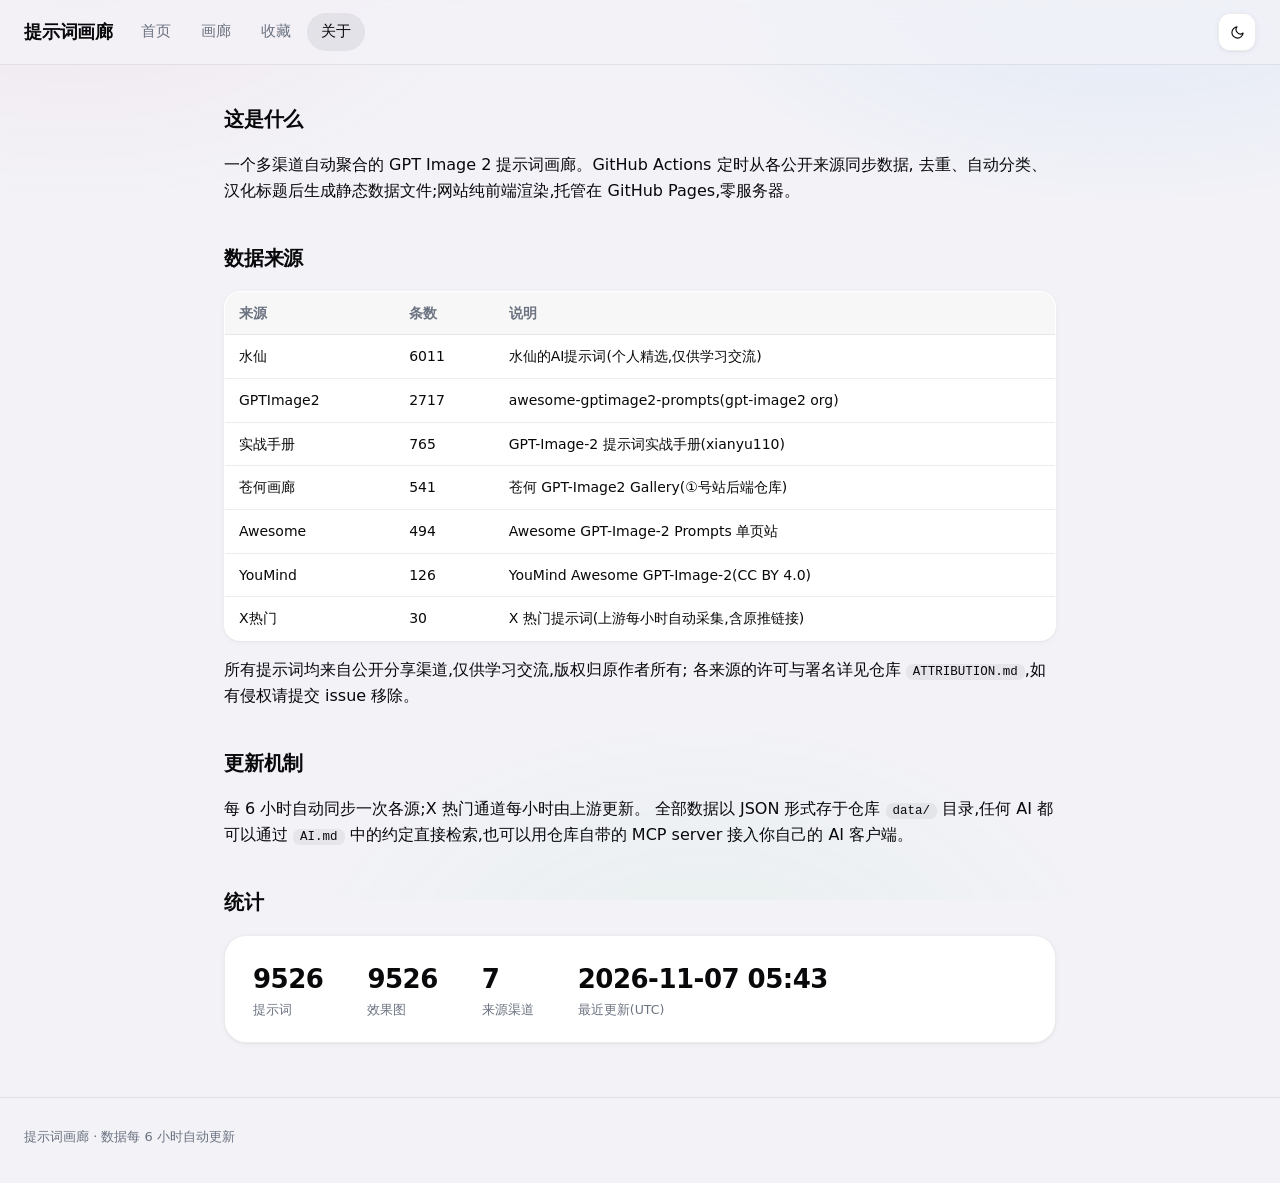
==== about.html @ 96fb5f34 "fix: 灯箱图片加载饥饿——主图 fetchpriority=high 插队,推荐/缩略图去懒加载立即拉取 网格慢图床占满每域名连接时,灯箱新请求排队饿死(复现:点未加载推荐卡后 主图与全部推荐图长" ====
<!DOCTYPE html>
<html lang="zh-CN">
<head>
  <meta charset="UTF-8">
  <meta name="viewport" content="width=device-width, initial-scale=1.0">
  <title>关于 · 提示词画廊</title>
  <link rel="stylesheet" href="assets/css/style.css?v=18">
</head>
<body data-page="about">
  <header class="site-header">
    <div class="container inner">
      <a class="logo" href="index.html">提示词画廊</a>
      <nav class="nav">
        <a href="index.html" data-nav="home">首页</a>
        <a href="gallery.html" data-nav="gallery">画廊</a>
        <a href="favorites.html" data-nav="favorites">收藏</a>
        <a href="about.html" data-nav="about">关于</a>
      </nav>
      <div class="header-right">
        <button class="icon-btn" id="themeToggle" title="切换明暗主题" aria-label="切换明暗主题"></button>
      </div>
    </div>
  </header>

  <main class="container prose">
    <h2>这是什么</h2>
    <p>一个多渠道自动聚合的 GPT Image 2 提示词画廊。GitHub Actions 定时从各公开来源同步数据,
      去重、自动分类、汉化标题后生成静态数据文件;网站纯前端渲染,托管在 GitHub Pages,零服务器。</p>

    <h2>数据来源</h2>
    <table id="sourceTable">
      <thead><tr><th>来源</th><th>条数</th><th>说明</th></tr></thead>
      <tbody></tbody>
    </table>
    <p>所有提示词均来自公开分享渠道,仅供学习交流,版权归原作者所有;
      各来源的许可与署名详见仓库 <code>ATTRIBUTION.md</code>,如有侵权请提交 issue 移除。</p>

    <h2>更新机制</h2>
    <p>每 6 小时自动同步一次各源;X 热门通道每小时由上游更新。
      全部数据以 JSON 形式存于仓库 <code>data/</code> 目录,任何 AI 都可以通过
      <code>AI.md</code> 中的约定直接检索,也可以用仓库自带的 MCP server 接入你自己的 AI 客户端。</p>

    <h2>统计</h2>
    <div class="stats-bar" id="statsBar" style="margin-top:0"></div>
  </main>

  <footer class="site-footer">
    <div class="container inner">
      <span>提示词画廊 · 数据每 6 小时自动更新</span>
    </div>
  </footer>

  <script src="settings.js?v=18"></script>
  <script src="settings.local.js?v=18"></script>
  <script src="assets/js/data-loader.js?v=18"></script>
  <script src="assets/js/app.js?v=18"></script>
  <script>
    document.addEventListener("DOMContentLoaded", async () => {
      const SOURCE_NOTES = {
        canghe: "苍何 GPT-Image2 Gallery(①号站后端仓库)",
        suxian: "水仙的AI提示词(个人精选,仅供学习交流)",
        david: "Awesome GPT-Image-2 Prompts 单页站",
        handbook: "GPT-Image-2 提示词实战手册(xianyu110)",
        xtrend: "X 热门提示词(上游每小时自动采集,含原推链接)",
        youmind: "YouMind Awesome GPT-Image-2(CC BY 4.0)",
        gptimage2: "awesome-gptimage2-prompts(gpt-image2 org)",
        inbox: "收件箱(人工投喂:Grok bot 采集 / 翻译)",
      };
      const stats = await window.PGData.getStats();
      const tb = document.querySelector("#sourceTable tbody");
      tb.innerHTML = Object.entries(stats.perSource || {})
        .filter(([, n]) => n > 0)
        .sort((a, b) => b[1] - a[1])
        .map(([s, n]) => `<tr><td>${window.PG.esc(window.PG.SOURCE_NAMES[s] || s)}</td><td>${n}</td><td>${window.PG.esc(SOURCE_NOTES[s] || "")}</td></tr>`)
        .join("");
      document.getElementById("statsBar").innerHTML = `
        <div class="item"><div class="num">${stats.total}</div><div class="lbl">提示词</div></div>
        <div class="item"><div class="num">${stats.images}</div><div class="lbl">效果图</div></div>
        <div class="item"><div class="num">${Object.entries(stats.perSource || {}).filter(([, n]) => n > 0).length}</div><div class="lbl">来源渠道</div></div>
        <div class="item"><div class="num">${window.PG.esc((stats.generatedAt || "").slice(0, 16).replace("T", " "))}</div><div class="lbl">最近更新(UTC)</div></div>`;
    });
  </script>
</body>
</html>
---- assets/css/style.css ----
/* ============================================================
   提示词画廊 · shadcn/ui × iOS 设计语言(浅色明亮 · 毛玻璃)
   ============================================================ */
:root {
  /* shadcn zinc 中性色 + iOS 分组背景 */
  --bg: #f2f2f7;                       /* iOS systemGroupedBackground */
  --card: #ffffff;
  --card-glass: rgba(255, 255, 255, 0.72);
  --card-glass-strong: rgba(255, 255, 255, 0.88);
  --fg: #09090b;                       /* zinc-950 */
  --muted-fg: #6b7280;                 /* zinc-500 */
  --faint-fg: #a1a1aa;                 /* zinc-400 */
  --border: rgba(24, 24, 27, 0.08);    /* hairline */
  --border-strong: rgba(24, 24, 27, 0.14);
  --ring: rgba(0, 122, 255, 0.35);     /* iOS blue focus ring */
  --blue: #007aff;                     /* iOS systemBlue */
  --blue-soft: rgba(0, 122, 255, 0.1);
  --green: #34c759;                    /* iOS systemGreen */
  --pink: #ff375f;
  --radius-sm: 10px;
  --radius: 16px;
  --radius-lg: 22px;
  --radius-xl: 28px;
  --shadow-sm: 0 1px 2px rgba(24, 24, 27, 0.05), 0 1px 6px rgba(24, 24, 27, 0.04);
  --shadow-md: 0 4px 16px rgba(24, 24, 27, 0.08), 0 2px 4px rgba(24, 24, 27, 0.04);
  --shadow-lg: 0 20px 60px rgba(24, 24, 27, 0.16);
  --glass-blur: blur(24px) saturate(1.8);
  --header-bg: rgba(242, 242, 247, 0.78);
}

/* 可选暗色(保留切换能力,默认浅色) */
[data-theme="dark"] {
  --bg: #0b0d12;
  --card: #16181f;
  --card-glass: rgba(22, 24, 31, 0.66);
  --card-glass-strong: rgba(22, 24, 31, 0.9);
  --fg: #f4f4f5;
  --muted-fg: #9ca3af;
  --faint-fg: #6b7280;
  --border: rgba(255, 255, 255, 0.09);
  --border-strong: rgba(255, 255, 255, 0.18);
  --ring: rgba(10, 132, 255, 0.45);
  --blue: #0a84ff;
  --blue-soft: rgba(10, 132, 255, 0.16);
  --shadow-sm: 0 1px 3px rgba(0, 0, 0, 0.4);
  --shadow-md: 0 6px 24px rgba(0, 0, 0, 0.45);
  --shadow-lg: 0 24px 70px rgba(0, 0, 0, 0.55);
  --header-bg: rgba(13, 15, 20, 0.72);
}

* { box-sizing: border-box; }
html { scroll-behavior: smooth; }

body {
  margin: 0;
  background: var(--bg);
  color: var(--fg);
  font-family: -apple-system, BlinkMacSystemFont, "SF Pro Text", "PingFang SC",
    "Microsoft YaHei UI", "Microsoft YaHei", system-ui, sans-serif;
  line-height: 1.62;
  min-height: 100vh;
  -webkit-font-smoothing: antialiased;
  transition: background 0.3s ease, color 0.3s ease;
}

/* 明亮环境光晕(iOS 壁纸感,极克制) */
body::before {
  content: "";
  position: fixed; inset: 0; z-index: -1; pointer-events: none;
  background:
    radial-gradient(760px 420px at 88% -6%, rgba(0, 122, 255, 0.07), transparent 62%),
    radial-gradient(700px 400px at 6% -4%, rgba(255, 55, 95, 0.05), transparent 60%),
    radial-gradient(680px 420px at 55% 108%, rgba(52, 199, 89, 0.05), transparent 60%);
}
[data-theme="dark"] body::before {
  background:
    radial-gradient(760px 420px at 88% -6%, rgba(10, 132, 255, 0.12), transparent 62%),
    radial-gradient(700px 400px at 6% -4%, rgba(191, 90, 242, 0.09), transparent 60%);
}

::selection { background: rgba(0, 122, 255, 0.18); }

::-webkit-scrollbar { width: 10px; height: 10px; }
::-webkit-scrollbar-thumb { background: rgba(24, 24, 27, 0.18); border-radius: 999px; border: 2px solid transparent; background-clip: padding-box; }
::-webkit-scrollbar-thumb:hover { background: rgba(24, 24, 27, 0.3); background-clip: padding-box; }
[data-theme="dark"] ::-webkit-scrollbar-thumb { background: rgba(255,255,255,0.18); background-clip: padding-box; }
::-webkit-scrollbar-track { background: transparent; }

a { color: var(--blue); text-decoration: none; }
a:hover { text-decoration: none; }
img { max-width: 100%; display: block; }
button { font-family: inherit; }
:focus-visible { outline: none; box-shadow: 0 0 0 3px var(--ring); border-radius: 10px; }

.container { max-width: 1320px; margin: 0 auto; padding: 0 24px; }

/* ---------- 顶栏(iOS 毛玻璃 bar) ---------- */
.site-header {
  position: sticky; top: 0; z-index: 50;
  backdrop-filter: var(--glass-blur);
  -webkit-backdrop-filter: var(--glass-blur);
  background: var(--header-bg);
  border-bottom: 1px solid var(--border);
}
.site-header .inner { display: flex; align-items: center; gap: 14px; height: 64px; }
.logo {
  font-weight: 800; font-size: 18px; letter-spacing: -0.2px; white-space: nowrap;
  color: var(--fg);
}
.logo b { color: var(--blue); font-weight: 800; }
.nav { display: flex; gap: 2px; flex: 1; }
.nav a {
  color: var(--muted-fg); padding: 7px 14px; border-radius: 999px; font-size: 14.5px;
  font-weight: 550; white-space: nowrap; transition: color 0.15s, background 0.15s;
}
.nav a:hover { color: var(--fg); background: rgba(24, 24, 27, 0.05); }
.nav a.active { color: var(--fg); background: rgba(24, 24, 27, 0.07); }
[data-theme="dark"] .nav a:hover { background: rgba(255,255,255,0.06); }
[data-theme="dark"] .nav a.active { background: rgba(255,255,255,0.1); }
.header-right { display: flex; gap: 8px; align-items: center; }
.icon-btn {
  width: 38px; height: 38px; border-radius: 12px; cursor: pointer;
  background: var(--card); border: 1px solid var(--border); color: var(--fg);
  font-size: 15px; display: flex; align-items: center; justify-content: center;
  box-shadow: var(--shadow-sm);
  transition: transform 0.15s, background 0.15s;
}
.icon-btn:hover { transform: translateY(-1px); background: var(--card); }

/* ---------- Hero(双栏信息位:左标题/描述/CTA/统计,右数据卡) ---------- */
.hero { padding: 30px 24px 4px; }
.hero-grid { display: grid; grid-template-columns: minmax(0, 1fr) 330px; gap: 26px; align-items: stretch; }
@media (max-width: 960px) { .hero-grid { grid-template-columns: 1fr; } }
.hero h1 {
  font-size: clamp(28px, 3.6vw, 42px); margin: 0 0 12px;
  font-weight: 800; letter-spacing: -0.6px; line-height: 1.2;
  color: var(--fg);
}
.hero .sub {
  color: var(--muted-fg); font-size: 15px; max-width: 620px; margin: 0 0 18px;
}
.hero .sub b { color: var(--blue); font-weight: 750; }
.hero-cta { display: flex; gap: 10px; flex-wrap: wrap; margin-bottom: 22px; }
.hero-stats { display: flex; flex-wrap: wrap; gap: 10px 34px; }
.hero-stats .s .n { font-size: 23px; font-weight: 800; letter-spacing: -0.4px; color: var(--fg); }
.hero-stats .s .l { color: var(--muted-fg); font-size: 12.5px; }

/* 右侧数据卡 */
.card-glass {
  background: var(--card-glass);
  border: 1px solid var(--border); border-radius: var(--radius-lg);
  backdrop-filter: var(--glass-blur); -webkit-backdrop-filter: var(--glass-blur);
  box-shadow: var(--shadow-sm);
  padding: 20px 22px;
}
.hero-side { display: flex; flex-direction: column; gap: 11px; }
.hs-title { font-weight: 750; font-size: 14.5px; letter-spacing: -0.1px; }
.hs-row { display: flex; justify-content: space-between; align-items: baseline; font-size: 13.5px; color: var(--muted-fg); }
.hs-row b { color: var(--fg); font-weight: 700; }
.hs-note { font-size: 12.5px; color: var(--muted-fg); line-height: 1.6; border-top: 1px solid var(--border); padding-top: 11px; }
.hs-actions { display: flex; gap: 8px; }
.hs-actions .btn { padding: 8px 15px; font-size: 13px; }

/* ---------- 搜索条(通用) ---------- */
.hero-search {
  margin: 20px auto 0; display: flex; gap: 8px; max-width: 640px;
  padding: 7px 7px 7px 20px; border-radius: 999px;
  background: var(--card-glass);
  border: 1px solid var(--border);
  backdrop-filter: var(--glass-blur); -webkit-backdrop-filter: var(--glass-blur);
  box-shadow: var(--shadow-sm);
  transition: box-shadow 0.2s, border-color 0.2s;
}
.hero-search:focus-within { border-color: var(--blue); box-shadow: 0 0 0 4px var(--ring), var(--shadow-sm); }
.hero-search input {
  flex: 1; padding: 9px 0; font-size: 15.5px;
  background: transparent; color: var(--fg); border: none; outline: none; min-width: 0;
}
.hero-search input::placeholder { color: var(--faint-fg); }
.hero-search .btn { border-radius: 999px; }

/* ---------- 按钮(shadcn primary/secondary × iOS 胶囊) ---------- */
.btn {
  display: inline-flex; align-items: center; gap: 7px;
  padding: 10px 20px; border-radius: 999px; border: none; cursor: pointer;
  font-size: 14.5px; font-weight: 650; letter-spacing: 0.1px;
  background: var(--fg); color: var(--card);
  transition: transform 0.12s, opacity 0.15s, box-shadow 0.15s;
}
.btn:hover { transform: translateY(-1px); opacity: 0.92; }
.btn:active { transform: scale(0.98); }
.btn.blue { background: var(--blue); color: #fff; }
.btn.secondary {
  background: var(--card); color: var(--fg); border: 1px solid var(--border-strong);
  box-shadow: var(--shadow-sm);
}
.btn.secondary:hover { background: var(--card); opacity: 1; border-color: rgba(24,24,27,0.22); }

/* ---------- 区块标题 ---------- */
.section-head { display: flex; align-items: center; gap: 12px; margin: 40px 0 14px; flex-wrap: wrap; }
.section-head h2 { font-size: 21px; margin: 0; font-weight: 750; letter-spacing: -0.3px; }
.section-head .more { font-size: 13.5px; color: var(--blue); font-weight: 550; margin-left: auto; }
.section-head .more:hover { opacity: 0.8; }
.sh-left { display: flex; flex-direction: column; gap: 0; }
.sh-title-row { display: flex; align-items: center; gap: 12px; flex-wrap: wrap; }
.section-head .push { margin-left: auto; }
.daily-more { text-align: center; margin-top: 30px; }
.sh-label {
  font-size: 11px; font-weight: 750; letter-spacing: 1.6px; text-transform: uppercase;
  color: var(--blue);
}
.sec-sub { color: var(--muted-fg); font-size: 13.5px; margin: -6px 0 16px; }
.btn-sm { padding: 7px 15px; font-size: 13px; }

/* 每日精选日期徽标 */
.daily-badge {
  font-size: 12px; font-weight: 650; color: var(--muted-fg);
  background: rgba(24, 24, 27, 0.055); border-radius: 999px; padding: 3px 12px;
}
[data-theme="dark"] .daily-badge { background: rgba(255,255,255,0.08); }

/* ---------- 底部 CTA 双卡 ---------- */
.cta-grid { display: grid; grid-template-columns: 1fr 1fr; gap: 16px; margin-top: 48px; }
@media (max-width: 820px) { .cta-grid { grid-template-columns: 1fr; } }
.cta-card {
  background: var(--card); border: 1px solid var(--border); border-radius: var(--radius-lg);
  box-shadow: var(--shadow-sm); padding: 26px 28px;
}
.cta-card h3 { margin: 0 0 8px; font-size: 17px; font-weight: 750; letter-spacing: -0.2px; }
.cta-card p { margin: 0 0 18px; color: var(--muted-fg); font-size: 13.5px; }
.cta-card code { background: rgba(24, 24, 27, 0.055); padding: 1px 7px; border-radius: 7px; font-size: 12px; }
[data-theme="dark"] .cta-card code { background: rgba(255,255,255,0.08); }
.cta-actions { display: flex; gap: 10px; flex-wrap: wrap; }

/* ---------- 轮播(iOS 圆角大卡,置顶) ---------- */
.carousel-section { padding: 20px 0 6px; }
.carousel {
  position: relative; border-radius: var(--radius-xl); overflow: hidden;
  background: var(--card);
  box-shadow: var(--shadow-md);
  border: 1px solid var(--border);
}
.carousel-track { display: flex; transition: transform 0.55s cubic-bezier(0.32, 0.72, 0, 1); }
.carousel-slide {
  min-width: 100%; position: relative; cursor: pointer;
  aspect-ratio: 21 / 9; max-height: 500px; overflow: hidden;
}
@media (max-width: 720px) { .carousel-slide { aspect-ratio: 4 / 3; } }
.carousel-slide img { width: 100%; height: 100%; object-fit: cover; }
.carousel-slide .shade {
  position: absolute; inset: 0;
  background: linear-gradient(180deg, rgba(0,0,0,0) 38%, rgba(0, 0, 0, 0.62) 100%);
}
.carousel-caption {
  position: absolute; left: 22px; bottom: 20px;
  padding: 14px 20px; border-radius: 18px; max-width: min(620px, 82%);
  background: rgba(255, 255, 255, 0.78);
  backdrop-filter: var(--glass-blur); -webkit-backdrop-filter: var(--glass-blur);
  box-shadow: var(--shadow-md);
}
.carousel-caption .tag {
  display: inline-block; font-size: 12px; font-weight: 650; padding: 3px 10px; border-radius: 999px;
  background: var(--blue-soft); color: var(--blue); margin-bottom: 7px;
}
.carousel-caption h3 { margin: 0 0 2px; font-size: clamp(16px, 2.2vw, 21px); font-weight: 750; color: var(--fg); letter-spacing: -0.2px; }
.carousel-caption .src { color: var(--muted-fg); font-size: 12.5px; }
.carousel-arrow {
  position: absolute; top: 50%; transform: translateY(-50%);
  width: 40px; height: 40px; border-radius: 50%;
  border: none; background: rgba(255, 255, 255, 0.82);
  backdrop-filter: blur(16px) saturate(1.6); -webkit-backdrop-filter: blur(16px) saturate(1.6);
  color: var(--fg); font-size: 17px; cursor: pointer; z-index: 2;
  box-shadow: var(--shadow-md);
  display: flex; align-items: center; justify-content: center;
  transition: transform 0.15s, background 0.15s;
}
.carousel-arrow:hover { transform: translateY(-50%) scale(1.07); background: rgba(255,255,255,0.95); }
.carousel-arrow.prev { left: 16px; }
.carousel-arrow.next { right: 16px; }
.carousel-dots { position: absolute; right: 20px; top: 16px; display: flex; gap: 6px; z-index: 2; }
.carousel-dots span {
  width: 7px; height: 7px; border-radius: 999px; background: rgba(255, 255, 255, 0.55);
  cursor: pointer; transition: all 0.25s;
  box-shadow: 0 1px 3px rgba(0,0,0,0.25);
}
.carousel-dots span.on { background: #fff; width: 20px; }

/* ---------- 分类卡片(shadcn card) ---------- */
.cat-grid {
  display: grid; gap: 12px;
  grid-template-columns: repeat(auto-fill, minmax(158px, 1fr));
}
.cat-card {
  display: flex; flex-direction: column; gap: 8px; align-items: flex-start;
  padding: 18px; border-radius: var(--radius);
  background: var(--card); border: 1px solid var(--border);
  box-shadow: var(--shadow-sm);
  transition: transform 0.18s, box-shadow 0.18s, border-color 0.18s;
}
.cat-card:hover { transform: translateY(-3px); box-shadow: var(--shadow-md); border-color: var(--border-strong); }
.cat-card .ico {
  font-size: 24px; width: 44px; height: 44px; border-radius: 12px;
  display: flex; align-items: center; justify-content: center;
  background: var(--bg); border: 1px solid var(--border);
}
.cat-card .name { font-weight: 700; font-size: 14.5px; color: var(--fg); }
.cat-card .count { color: var(--muted-fg); font-size: 12.5px; }

/* ---------- 统计条 ---------- */
.stats-bar {
  display: flex; flex-wrap: wrap; gap: 12px 44px;
  padding: 22px 28px; margin-top: 36px;
  background: var(--card); border: 1px solid var(--border); border-radius: var(--radius-lg);
  box-shadow: var(--shadow-sm);
}
.stats-bar .item .num { font-size: 26px; font-weight: 800; letter-spacing: -0.5px; color: var(--fg); }
.stats-bar .item .lbl { color: var(--muted-fg); font-size: 12.5px; }

/* ---------- 瀑布流(JS masonry:最短列分配,底部紧凑) ---------- */
.waterfall { display: flex; gap: 16px; align-items: flex-start; margin-top: 8px; }
.waterfall .m-col { flex: 1 1 0; min-width: 0; display: flex; flex-direction: column; gap: 16px; }
.card {
  background: var(--card); border: 1px solid var(--border);
  border-radius: var(--radius); overflow: hidden; cursor: pointer;
  box-shadow: var(--shadow-sm);
  transition: transform 0.18s, box-shadow 0.18s, opacity 0.4s;
}
.card:hover { transform: translateY(-3px); box-shadow: var(--shadow-md); }
.card .thumb { position: relative; background: var(--bg); min-height: 120px; overflow: hidden; }
.card .thumb img {
  width: 100%; opacity: 0; transition: opacity 0.35s ease, transform 0.4s cubic-bezier(0.32, 0.72, 0, 1);
}
.card .thumb img.ok { opacity: 1; }
.card:hover .thumb img { transform: scale(1.035); }
.card .thumb .ph {
  width: 100%; aspect-ratio: 4/3; display: flex; align-items: center; justify-content: center;
  color: var(--faint-fg);
}
.card .fav-btn {
  position: absolute; top: 10px; right: 10px; z-index: 2;
  width: 34px; height: 34px; border-radius: 50%; border: none; cursor: pointer;
  background: rgba(255, 255, 255, 0.8); color: var(--fg);
  backdrop-filter: blur(14px) saturate(1.6); -webkit-backdrop-filter: blur(14px) saturate(1.6);
  box-shadow: var(--shadow-sm);
  display: flex; align-items: center; justify-content: center;
  opacity: 0; transform: translateY(-4px); transition: all 0.18s;
}
.card:hover .fav-btn, .card .fav-btn.on { opacity: 1; transform: translateY(0); }
.card .fav-btn.on { color: var(--pink); }
.card .fav-btn.on .ico-svg { fill: var(--pink); stroke: var(--pink); }
.sub-badge {
  position: absolute; top: 10px; left: 10px; z-index: 2;
  max-width: 72%; overflow: hidden; text-overflow: ellipsis; white-space: nowrap;
  font-size: 11.5px; font-weight: 700; padding: 3px 11px; border-radius: 999px;
  background: hsl(var(--sb-h) 80% 92%); color: hsl(var(--sb-h) 68% 30%);
  backdrop-filter: blur(6px); -webkit-backdrop-filter: blur(6px);
  box-shadow: 0 1px 4px rgba(24, 24, 27, 0.14);
}
[data-theme="dark"] .sub-badge {
  background: hsl(var(--sb-h) 45% 20% / 0.9); color: hsl(var(--sb-h) 80% 78%);
}
.card .body { padding: 13px 15px 14px; }
.card .title {
  font-size: 14px; font-weight: 620; margin: 0 0 8px; line-height: 1.5; letter-spacing: -0.1px;
  display: -webkit-box; -webkit-line-clamp: 2; -webkit-box-orient: vertical; overflow: hidden;
  min-height: 2.85em; color: var(--fg);
}
.card .meta { display: flex; flex-wrap: wrap; gap: 6px; align-items: center; }
.chip {
  font-size: 11.5px; font-weight: 600; padding: 3px 10px; border-radius: 999px;
  background: rgba(24, 24, 27, 0.055); color: var(--muted-fg); border: none;
  white-space: nowrap;
}
[data-theme="dark"] .chip { background: rgba(255,255,255,0.08); }
.chip.cat { color: var(--blue); background: var(--blue-soft); }
.chip.ref { color: #b8860b; background: rgba(255, 177, 32, 0.14); }
.chip.src { max-width: 140px; overflow: hidden; text-overflow: ellipsis; }

/* 图标与动效 */
.ico-svg { width: 1em; height: 1em; display: inline-block; vertical-align: -0.12em; flex: none; }
.sh-ico { width: 20px; height: 20px; color: var(--blue); }
.btn .ico-svg, .lb-actions .ico-svg { width: 15px; height: 15px; }
.fav-btn .ico-svg { width: 16px; height: 16px; }
.lb-close .ico-svg { width: 16px; height: 16px; }
.cat-card .ico .ico-svg { width: 22px; height: 22px; }
.carousel-arrow .ico-svg { width: 18px; height: 18px; }
.hs-title .ico-svg { width: 16px; height: 16px; color: var(--blue); }
.card .thumb .ph .ico-svg { width: 30px; height: 30px; }
.card.reveal { opacity: 0; transform: translateY(14px); }
.card.reveal.in { opacity: 1; transform: translateY(0); }

/* ---------- 画廊:毛玻璃悬浮筛选 ---------- */
.filter-wrap { position: sticky; top: 64px; z-index: 30; padding: 0 0 4px; }
.filter-wrap .glass {
  padding: 14px 18px; border-radius: var(--radius-lg);
  background: var(--card-glass);
  border: 1px solid var(--border);
  box-shadow: var(--shadow-sm);
  backdrop-filter: var(--glass-blur); -webkit-backdrop-filter: var(--glass-blur);
}
.filter-row { display: flex; flex-wrap: wrap; gap: 7px; align-items: center; }
.filter-row + .filter-row { margin-top: 10px; }
.filter-row .lbl { color: var(--muted-fg); font-size: 13px; min-width: 50px; font-weight: 550; }
.fchip {
  padding: 5px 13px; border-radius: 999px; font-size: 13px; cursor: pointer;
  background: transparent; color: var(--muted-fg); border: 1px solid transparent;
  font-weight: 550; transition: all 0.15s;
}
.fchip:hover { color: var(--fg); background: rgba(24, 24, 27, 0.05); }
.fchip.on { color: #fff; background: var(--fg); font-weight: 650; }
[data-theme="dark"] .fchip.on { color: var(--card); }
.fchip .n { opacity: 0.55; font-size: 11.5px; margin-left: 3px; }

/* 工具栏 */
.toolbar { display: flex; flex-wrap: wrap; gap: 12px; align-items: center; margin: 16px 0; }
.search-input {
  flex: 1; min-width: 220px; padding: 11px 18px; font-size: 14.5px;
  background: var(--card); color: var(--fg);
  border: 1px solid var(--border); border-radius: 999px; outline: none;
  box-shadow: var(--shadow-sm);
  transition: box-shadow 0.15s, border-color 0.15s;
}
.search-input:focus { border-color: var(--blue); box-shadow: 0 0 0 4px var(--ring); }
.search-input::placeholder { color: var(--faint-fg); }

/* iOS 分段控制器(排序) */
.segmented {
  display: inline-flex; padding: 3px; gap: 2px; border-radius: 999px;
  background: rgba(24, 24, 27, 0.06); border: 1px solid var(--border);
}
[data-theme="dark"] .segmented { background: rgba(255,255,255,0.07); }
.segmented button {
  padding: 6px 16px; border-radius: 999px; border: none; cursor: pointer;
  background: transparent; color: var(--muted-fg); font-size: 13px; font-weight: 600;
  transition: all 0.15s;
}
.segmented button.on {
  background: var(--card); color: var(--fg);
  box-shadow: var(--shadow-sm);
}

/* iOS 开关(仅需参考图) */
.switch-row { display: inline-flex; align-items: center; gap: 9px; color: var(--muted-fg); font-size: 13.5px; cursor: pointer; user-select: none; }
.switch-row input { display: none; }
.switch-row .sw {
  width: 44px; height: 27px; border-radius: 999px; background: rgba(24, 24, 27, 0.16);
  position: relative; transition: background 0.2s; flex: none;
}
[data-theme="dark"] .switch-row .sw { background: rgba(255,255,255,0.16); }
.switch-row .sw::after {
  content: ""; position: absolute; top: 2px; left: 2px; width: 23px; height: 23px;
  border-radius: 50%; background: #fff; box-shadow: 0 1px 4px rgba(0, 0, 0, 0.25);
  transition: transform 0.22s cubic-bezier(0.32, 0.72, 0, 1);
}
.switch-row input:checked + .sw { background: var(--green); }
.switch-row input:checked + .sw::after { transform: translateX(17px); }

.result-info { color: var(--muted-fg); font-size: 13.5px; margin: 4px 0 14px; }
.load-more-wrap { text-align: center; padding: 18px 0 40px; }

/* ---------- 灯箱(iOS Sheet) ---------- */
.lightbox {
  position: fixed; inset: 0; z-index: 100; display: none;
  background: rgba(10, 12, 18, 0.4);
  backdrop-filter: blur(18px) saturate(1.2); -webkit-backdrop-filter: blur(18px) saturate(1.2);
}
[data-theme="dark"] .lightbox { background: rgba(0, 0, 0, 0.55); }
.lightbox.open { display: flex; align-items: center; justify-content: center; padding: 24px; }
.lightbox .box {
  display: grid; grid-template-columns: minmax(0, 1.2fr) minmax(330px, 1fr); gap: 0;
  width: min(1200px, 96vw); max-height: 92vh; position: relative;
  background: var(--card); border-radius: var(--radius-lg);
  overflow: hidden; box-shadow: var(--shadow-lg);
}
@media (max-width: 860px) { .lightbox .box { grid-template-columns: 1fr; overflow-y: auto; } }
.lb-handle {
  position: absolute; top: 9px; left: 50%; transform: translateX(-50%); z-index: 6;
  width: 40px; height: 4.5px; border-radius: 999px; background: rgba(24, 24, 27, 0.22);
}
[data-theme="dark"] .lb-handle { background: rgba(255,255,255,0.25); }
.lightbox .img-side {
  position: relative;
  background: var(--bg); display: flex; flex-direction: column; align-items: center; justify-content: center;
  min-height: 300px; max-height: 92vh; overflow: hidden;
}
.lightbox .img-side img { width: 100%; height: auto; max-height: 80vh; object-fit: contain; }
.lb-thumbs {
  display: flex; gap: 8px; padding: 8px 10px 12px; overflow-x: auto; justify-content: center;
  width: 100%; box-sizing: border-box;
}
.lightbox .img-side img.lb-thumb,
.lb-thumb {
  width: 58px; height: 58px; max-height: 58px; object-fit: cover; border-radius: 8px;
  flex: none; padding: 0; display: block;
  border: 2px solid rgba(24, 24, 27, 0.18); cursor: pointer; opacity: 0.55;
  transition: opacity 0.15s, border-color 0.15s;
}
.lightbox .img-side img.lb-thumb:hover, .lb-thumb:hover { opacity: 1; }
.lightbox .img-side img.lb-thumb.on, .lb-thumb.on { border-color: var(--blue); opacity: 1; }
.lightbox .txt-side { padding: 30px 28px 24px; overflow-y: auto; display: flex; flex-direction: column; gap: 13px; }
.lightbox .txt-side h3 {
  margin: 0; font-size: 19px; line-height: 1.45; font-weight: 750; letter-spacing: -0.2px;
  display: -webkit-box; -webkit-line-clamp: 3; -webkit-box-orient: vertical; overflow: hidden;
}
.lightbox .lb-meta { display: flex; flex-wrap: wrap; gap: 7px; }
.prompt-toolbar { display: flex; gap: 7px; align-items: center; }
.prompt-toolbar .fchip.on { background: var(--fg); color: var(--card); }
.prompt-toolbar .fchip small { opacity: 0.6; font-size: 10px; margin-left: 4px; }
.lightbox .prompt-box {
  background: var(--bg); border: 1px solid var(--border); border-radius: var(--radius-sm);
  padding: 15px 17px; font-size: 13.5px; line-height: 1.75;
  white-space: pre-wrap; word-break: break-word; max-height: 350px; overflow-y: auto;
  font-family: ui-monospace, "Cascadia Code", Consolas, monospace;
  color: var(--fg);
}
.lightbox .lb-actions { display: flex; flex-wrap: wrap; gap: 10px; }
.lightbox .lb-actions .btn { padding: 10px 18px; }
.lb-related { border-top: 1px solid var(--border); margin-top: 14px; padding-top: 14px; }
.lb-rel-head { font-size: 13px; font-weight: 700; margin-bottom: 10px; }
.lb-rel-head .lb-rel-cat { color: var(--muted-fg); font-weight: 550; margin-left: 6px; }
/* 纵向滚动的双列瀑布流(JS 分列,内容只向下生长) */
.lb-rel-row {
  display: flex; gap: 10px; align-items: flex-start;
  max-height: 340px; overflow-y: auto; padding-right: 4px;
}
.lb-rel-row::-webkit-scrollbar { width: 6px; }
.lb-rel-row::-webkit-scrollbar-thumb { background: rgba(24,24,27,0.18); border-radius: 999px; }
.lb-rel-row .m-col { flex: 1 1 0; min-width: 0; display: flex; flex-direction: column; gap: 10px; }
.lb-rel-card {
  display: block; width: 100%;
  border: 1px solid var(--border); border-radius: 12px;
  overflow: hidden; cursor: pointer; background: var(--card); padding: 0; text-align: left;
  transition: border-color 0.15s, transform 0.15s;
}
.lb-rel-card:hover { border-color: var(--blue); transform: translateY(-2px); }
.lb-rel-card img { width: 100%; display: block; background: var(--bg); }
.lb-rel-title {
  display: -webkit-box; -webkit-line-clamp: 2; -webkit-box-orient: vertical; overflow: hidden;
  padding: 6px 9px 9px; font-size: 11.5px; line-height: 1.45; color: var(--fg); font-weight: 600;
}

/* 主图左右切换箭头 */
.lb-nav {
  position: absolute; top: 50%; transform: translateY(-50%); z-index: 4;
  width: 38px; height: 38px; border-radius: 50%; border: none; cursor: pointer;
  background: rgba(255, 255, 255, 0.82); color: var(--fg);
  backdrop-filter: blur(12px); -webkit-backdrop-filter: blur(12px);
  box-shadow: var(--shadow-md);
  align-items: center; justify-content: center;
  transition: transform 0.15s, background 0.15s;
}
.lb-nav:hover { background: #fff; transform: translateY(-50%) scale(1.07); }
.lb-nav.prev { left: 12px; }
.lb-nav.next { right: 12px; }
.lb-nav .ico-svg { width: 17px; height: 17px; }
.lightbox .lb-close {
  position: absolute; top: 14px; right: 16px; z-index: 6;
  width: 34px; height: 34px; border-radius: 50%; border: none;
  background: rgba(24, 24, 27, 0.55); backdrop-filter: blur(10px); -webkit-backdrop-filter: blur(10px);
  color: #fff; font-size: 15px; cursor: pointer;
}
.lightbox .lb-close:hover { background: rgba(24, 24, 27, 0.75); }

/* ---------- 关于页 ---------- */
.prose { max-width: 880px; }
.prose h2 { margin-top: 38px; font-size: 20px; font-weight: 750; letter-spacing: -0.2px; }
.prose table { border-collapse: collapse; width: 100%; font-size: 14px; background: var(--card); border: 1px solid var(--border); border-radius: var(--radius); overflow: hidden; box-shadow: var(--shadow-sm); }
.prose th, .prose td { text-align: left; padding: 10px 14px; border-bottom: 1px solid var(--border); }
.prose tr:last-child td { border-bottom: none; }
.prose th { color: var(--muted-fg); font-weight: 650; background: rgba(24, 24, 27, 0.03); }
[data-theme="dark"] .prose th { background: rgba(255,255,255,0.04); }
.prose code {
  background: rgba(24, 24, 27, 0.055); padding: 1px 7px; border-radius: 7px; font-size: 12.5px;
}
[data-theme="dark"] .prose code { background: rgba(255,255,255,0.08); }

/* ---------- 页脚 ---------- */
.site-footer {
  border-top: 1px solid var(--border); margin-top: 54px; padding: 28px 0 36px;
  color: var(--muted-fg); font-size: 13px;
}
.site-footer .inner { display: flex; flex-wrap: wrap; gap: 8px 26px; justify-content: space-between; }

/* ---------- Toast(iOS 毛玻璃胶囊) ---------- */
.toast {
  position: fixed; left: 50%; bottom: 40px; transform: translateX(-50%) translateY(16px);
  background: var(--card-glass-strong); border: 1px solid var(--border); color: var(--fg);
  padding: 11px 22px; border-radius: 999px; font-size: 14px; font-weight: 550;
  opacity: 0; pointer-events: none; transition: all 0.25s; z-index: 200;
  box-shadow: var(--shadow-md);
  backdrop-filter: var(--glass-blur); -webkit-backdrop-filter: var(--glass-blur);
}
.toast.show { opacity: 1; transform: translateX(-50%) translateY(0); }

/* ---------- 骨架 ---------- */
.skeleton {
  border-radius: var(--radius); break-inside: avoid; margin-bottom: 16px; height: 190px;
  background: linear-gradient(100deg, rgba(24,24,27,0.04) 40%, rgba(24,24,27,0.08) 50%, rgba(24,24,27,0.04) 60%);
  background-size: 200% 100%; animation: shimmer 1.4s infinite;
}
[data-theme="dark"] .skeleton {
  background: linear-gradient(100deg, rgba(255,255,255,0.05) 40%, rgba(255,255,255,0.1) 50%, rgba(255,255,255,0.05) 60%);
  background-size: 200% 100%;
}
@keyframes shimmer { to { background-position: -200% 0; } }

.empty-tip { color: var(--muted-fg); text-align: center; padding: 64px 0; font-size: 15px; }

@media (max-width: 640px) {
  .hero { padding-top: 42px; }
  .nav a { padding: 7px 10px; font-size: 13.5px; }
  .carousel-caption { left: 12px; bottom: 12px; padding: 10px 14px; }
  .stats-bar { gap: 10px 26px; }
}
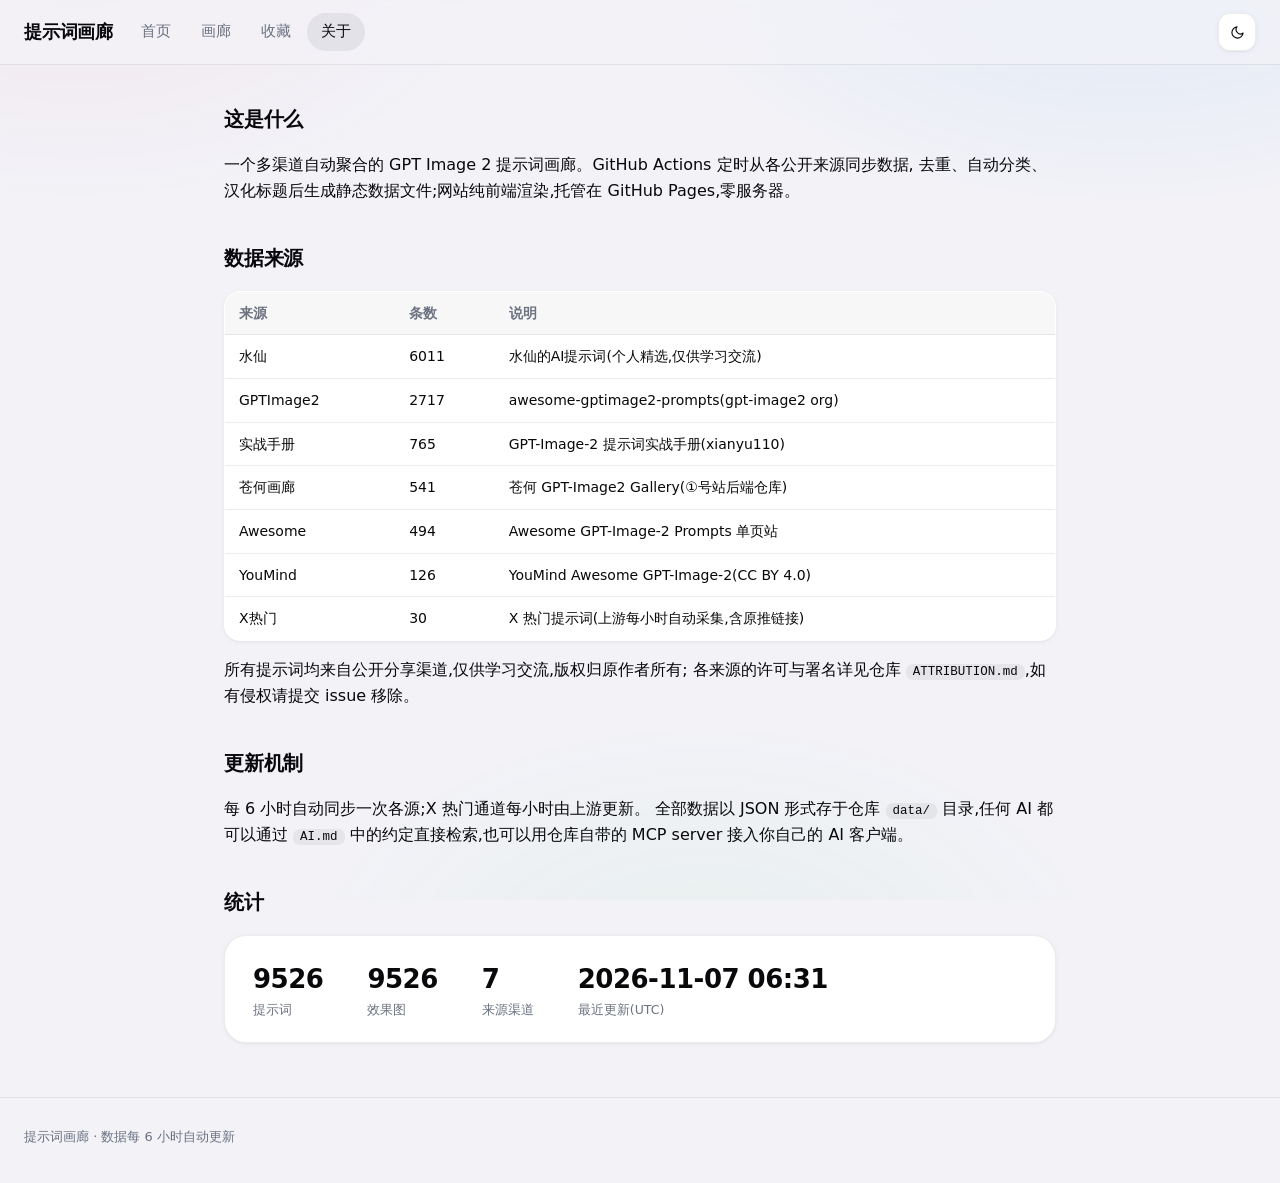
==== commit 00d9a001: "fix: 灯箱推荐区填满底部——grid 行高 minmax(0,1fr) 锁定 + 显示时用 flex(内联 block 覆盖 bug) - .box 加 grid-template-rows:mi" ====
--- a/about.html
+++ b/about.html
@@ -4,7 +4,7 @@
   <meta charset="UTF-8">
   <meta name="viewport" content="width=device-width, initial-scale=1.0">
   <title>关于 · 提示词画廊</title>
-  <link rel="stylesheet" href="assets/css/style.css?v=18">
+  <link rel="stylesheet" href="assets/css/style.css?v=22">
 </head>
 <body data-page="about">
   <header class="site-header">
@@ -50,10 +50,10 @@
     </div>
   </footer>
 
-  <script src="settings.js?v=18"></script>
-  <script src="settings.local.js?v=18"></script>
-  <script src="assets/js/data-loader.js?v=18"></script>
-  <script src="assets/js/app.js?v=18"></script>
+  <script src="settings.js?v=22"></script>
+  <script src="settings.local.js?v=22"></script>
+  <script src="assets/js/data-loader.js?v=22"></script>
+  <script src="assets/js/app.js?v=22"></script>
   <script>
     document.addEventListener("DOMContentLoaded", async () => {
       const SOURCE_NOTES = {
--- a/assets/css/style.css
+++ b/assets/css/style.css
@@ -467,7 +467,9 @@
 [data-theme="dark"] .lightbox { background: rgba(0, 0, 0, 0.55); }
 .lightbox.open { display: flex; align-items: center; justify-content: center; padding: 24px; }
 .lightbox .box {
-  display: grid; grid-template-columns: minmax(0, 1.2fr) minmax(330px, 1fr); gap: 0;
+  display: grid; grid-template-columns: minmax(0, 1.2fr) minmax(330px, 1fr);
+  grid-template-rows: minmax(0, 1fr);   /* 行高锁死面板高,让列内滚动接管 */
+  gap: 0;
   width: min(1200px, 96vw); max-height: 92vh; position: relative;
   background: var(--card); border-radius: var(--radius-lg);
   overflow: hidden; box-shadow: var(--shadow-lg);
@@ -497,7 +499,7 @@
 }
 .lightbox .img-side img.lb-thumb:hover, .lb-thumb:hover { opacity: 1; }
 .lightbox .img-side img.lb-thumb.on, .lb-thumb.on { border-color: var(--blue); opacity: 1; }
-.lightbox .txt-side { padding: 30px 28px 24px; overflow-y: auto; display: flex; flex-direction: column; gap: 13px; }
+.lightbox .txt-side { min-height: 0; padding: 30px 28px 24px; overflow-y: auto; display: flex; flex-direction: column; gap: 13px; }
 .lightbox .txt-side h3 {
   margin: 0; font-size: 19px; line-height: 1.45; font-weight: 750; letter-spacing: -0.2px;
   display: -webkit-box; -webkit-line-clamp: 3; -webkit-box-orient: vertical; overflow: hidden;
@@ -515,28 +517,35 @@
 }
 .lightbox .lb-actions { display: flex; flex-wrap: wrap; gap: 10px; }
 .lightbox .lb-actions .btn { padding: 10px 18px; }
-.lb-related { border-top: 1px solid var(--border); margin-top: 14px; padding-top: 14px; }
-.lb-rel-head { font-size: 13px; font-weight: 700; margin-bottom: 10px; }
-.lb-rel-head .lb-rel-cat { color: var(--muted-fg); font-weight: 550; margin-left: 6px; }
-/* 纵向滚动的双列瀑布流(JS 分列,内容只向下生长) */
+/* 推荐区:填满文字面板剩余高度,内部滚动 */
+.lb-related {
+  border-top: 1px solid var(--border); margin-top: 14px; padding-top: 14px;
+  display: flex; flex-direction: column; flex: 1 1 300px; min-height: 0;
+}
+.lb-rel-head { display: flex; align-items: center; gap: 8px; font-size: 13px; font-weight: 700; margin-bottom: 10px; flex: none; }
+.lb-rel-sep { color: var(--faint-fg); }
+.lb-rel-head .lb-rel-cat { color: var(--muted-fg); font-weight: 550; }
+/* 纵向滚动的双列瀑布流(JS 分列,内容只向下生长);卡片统一 3:4 裁切保证列底齐平 */
 .lb-rel-row {
+  flex: 1 1 auto; min-height: 0;
   display: flex; gap: 10px; align-items: flex-start;
-  max-height: 340px; overflow-y: auto; padding-right: 4px;
+  overflow-y: auto; padding: 3px 4px 3px 0;   /* 顶部余量防 hover 边框裁切 */
 }
 .lb-rel-row::-webkit-scrollbar { width: 6px; }
 .lb-rel-row::-webkit-scrollbar-thumb { background: rgba(24,24,27,0.18); border-radius: 999px; }
-.lb-rel-row .m-col { flex: 1 1 0; min-width: 0; display: flex; flex-direction: column; gap: 10px; }
+.lb-rel-row .m-col { flex: 1 1 0; min-width: 0; display: flex; flex-direction: column; gap: 12px; }
 .lb-rel-card {
   display: block; width: 100%;
   border: 1px solid var(--border); border-radius: 12px;
   overflow: hidden; cursor: pointer; background: var(--card); padding: 0; text-align: left;
-  transition: border-color 0.15s, transform 0.15s;
-}
-.lb-rel-card:hover { border-color: var(--blue); transform: translateY(-2px); }
-.lb-rel-card img { width: 100%; display: block; background: var(--bg); }
+  transition: border-color 0.15s, box-shadow 0.15s;
+}
+.lb-rel-card:hover { border-color: var(--blue); box-shadow: var(--shadow-sm); }
+.lb-rel-card img { width: 100%; aspect-ratio: 3 / 4; object-fit: cover; display: block; background: var(--bg); }
 .lb-rel-title {
-  display: -webkit-box; -webkit-line-clamp: 2; -webkit-box-orient: vertical; overflow: hidden;
-  padding: 6px 9px 9px; font-size: 11.5px; line-height: 1.45; color: var(--fg); font-weight: 600;
+  display: block; overflow: hidden; text-overflow: ellipsis; white-space: nowrap;
+  padding: 8px 10px; font-size: 11.5px; line-height: 1.4; color: var(--fg); font-weight: 600;
+  border-top: 1px solid var(--border);
 }
 
 /* 主图左右切换箭头 */
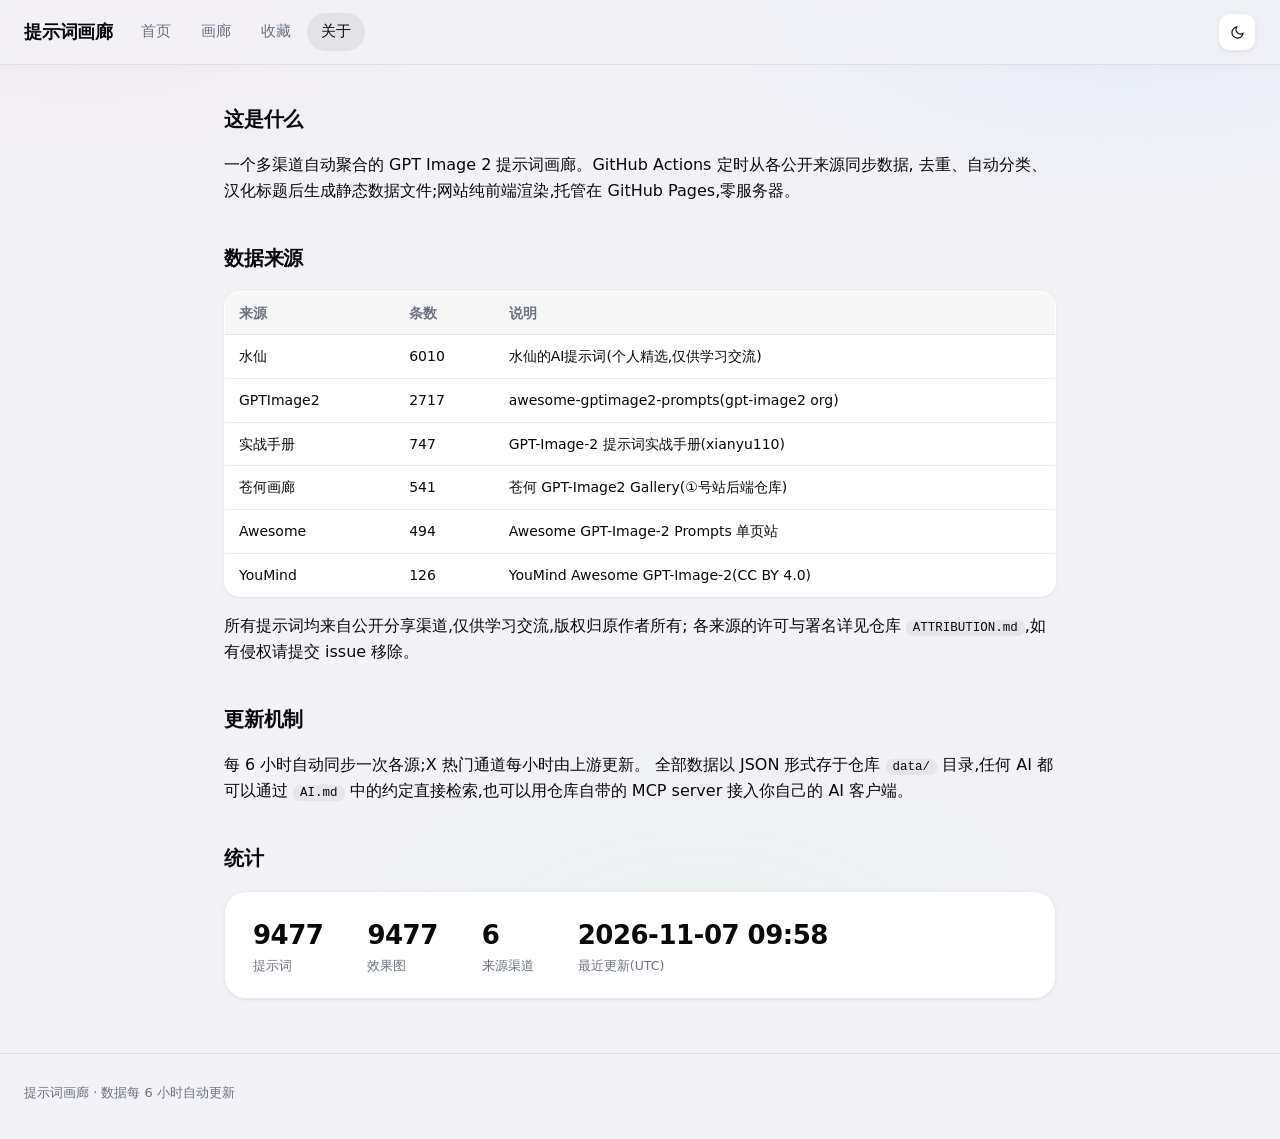
==== commit 24af8b39: "data: AI 标题 3810 条全量合并 + gptimage2 快照恢复(2717)+ 校验通过 - 中文标题覆盖 100%(9477/9477),残余混同 0 - 来源行移除后 Justifi" ====
--- a/about.html
+++ b/about.html
@@ -4,7 +4,7 @@
   <meta charset="UTF-8">
   <meta name="viewport" content="width=device-width, initial-scale=1.0">
   <title>关于 · 提示词画廊</title>
-  <link rel="stylesheet" href="assets/css/style.css?v=22">
+  <link rel="stylesheet" href="assets/css/style.css?v=27">
 </head>
 <body data-page="about">
   <header class="site-header">
@@ -50,10 +50,10 @@
     </div>
   </footer>
 
-  <script src="settings.js?v=22"></script>
-  <script src="settings.local.js?v=22"></script>
-  <script src="assets/js/data-loader.js?v=22"></script>
-  <script src="assets/js/app.js?v=22"></script>
+  <script src="settings.js?v=27"></script>
+  <script src="settings.local.js?v=27"></script>
+  <script src="assets/js/data-loader.js?v=27"></script>
+  <script src="assets/js/app.js?v=27"></script>
   <script>
     document.addEventListener("DOMContentLoaded", async () => {
       const SOURCE_NOTES = {
--- a/assets/css/style.css
+++ b/assets/css/style.css
@@ -316,9 +316,10 @@
 .stats-bar .item .num { font-size: 26px; font-weight: 800; letter-spacing: -0.5px; color: var(--fg); }
 .stats-bar .item .lbl { color: var(--muted-fg); font-size: 12.5px; }
 
-/* ---------- 瀑布流(JS masonry:最短列分配,底部紧凑) ---------- */
-.waterfall { display: flex; gap: 16px; align-items: flex-start; margin-top: 8px; }
-.waterfall .m-col { flex: 1 1 0; min-width: 0; display: flex; flex-direction: column; gap: 16px; }
+/* ---------- Justified 网格(Google Photos 式:行内两端对齐,行底天然齐平) ---------- */
+.waterfall { margin-top: 8px; }
+.j-row { display: flex; gap: 12px; margin-bottom: 12px; align-items: flex-start; }
+.j-row .card { flex: 0 0 auto; }   /* 宽度由 JS 按行高×宽高比给定 */
 .card {
   background: var(--card); border: 1px solid var(--border);
   border-radius: var(--radius); overflow: hidden; cursor: pointer;
@@ -326,9 +327,10 @@
   transition: transform 0.18s, box-shadow 0.18s, opacity 0.4s;
 }
 .card:hover { transform: translateY(-3px); box-shadow: var(--shadow-md); }
-.card .thumb { position: relative; background: var(--bg); min-height: 120px; overflow: hidden; }
+.card .thumb { position: relative; background: var(--bg); overflow: hidden; }
 .card .thumb img {
-  width: 100%; opacity: 0; transition: opacity 0.35s ease, transform 0.4s cubic-bezier(0.32, 0.72, 0, 1);
+  width: 100%; height: 100%; object-fit: cover;
+  opacity: 0; transition: opacity 0.35s ease, transform 0.4s cubic-bezier(0.32, 0.72, 0, 1);
 }
 .card .thumb img.ok { opacity: 1; }
 .card:hover .thumb img { transform: scale(1.035); }
@@ -359,13 +361,13 @@
 [data-theme="dark"] .sub-badge {
   background: hsl(var(--sb-h) 45% 20% / 0.9); color: hsl(var(--sb-h) 80% 78%);
 }
-.card .body { padding: 13px 15px 14px; }
+/* Justified 行内卡片:文字区定高(标题 1 行 + meta 1 行),保证整行底边齐平 */
+.card .body { padding: 10px 13px 11px; height: 86px; overflow: hidden; }
 .card .title {
-  font-size: 14px; font-weight: 620; margin: 0 0 8px; line-height: 1.5; letter-spacing: -0.1px;
-  display: -webkit-box; -webkit-line-clamp: 2; -webkit-box-orient: vertical; overflow: hidden;
-  min-height: 2.85em; color: var(--fg);
-}
-.card .meta { display: flex; flex-wrap: wrap; gap: 6px; align-items: center; }
+  font-size: 14px; font-weight: 620; margin: 0 0 7px; line-height: 1.45; letter-spacing: -0.1px;
+  white-space: nowrap; overflow: hidden; text-overflow: ellipsis; color: var(--fg);
+}
+.card .meta { display: flex; gap: 6px; align-items: center; overflow: hidden; }
 .chip {
   font-size: 11.5px; font-weight: 600; padding: 3px 10px; border-radius: 999px;
   background: rgba(24, 24, 27, 0.055); color: var(--muted-fg); border: none;
@@ -485,20 +487,25 @@
   background: var(--bg); display: flex; flex-direction: column; align-items: center; justify-content: center;
   min-height: 300px; max-height: 92vh; overflow: hidden;
 }
-.lightbox .img-side img { width: 100%; height: auto; max-height: 80vh; object-fit: contain; }
+.lightbox .img-side img {
+  width: 100%; height: auto; max-height: 80vh; object-fit: contain; display: block;
+  transition: opacity 0.2s ease;
+}
+.lightbox .img-side img.lb-loading { opacity: 0.3; }
 .lb-thumbs {
   display: flex; gap: 8px; padding: 8px 10px 12px; overflow-x: auto; justify-content: center;
   width: 100%; box-sizing: border-box;
 }
-.lightbox .img-side img.lb-thumb,
 .lb-thumb {
-  width: 58px; height: 58px; max-height: 58px; object-fit: cover; border-radius: 8px;
-  flex: none; padding: 0; display: block;
-  border: 2px solid rgba(24, 24, 27, 0.18); cursor: pointer; opacity: 0.55;
-  transition: opacity 0.15s, border-color 0.15s;
-}
-.lightbox .img-side img.lb-thumb:hover, .lb-thumb:hover { opacity: 1; }
-.lightbox .img-side img.lb-thumb.on, .lb-thumb.on { border-color: var(--blue); opacity: 1; }
+  width: 58px; height: 58px; flex: none; padding: 0; cursor: pointer;
+  border: 2px solid rgba(24, 24, 27, 0.18); border-radius: 10px; background: var(--bg);
+  overflow: hidden; opacity: 0.6; transition: opacity 0.15s, border-color 0.15s;
+  display: flex; align-items: center; justify-content: center;
+}
+.lb-thumb img { width: 100%; height: 100%; object-fit: cover; display: block; user-select: none; }
+.lb-thumb:hover { opacity: 1; }
+.lb-thumb.on { border-color: var(--blue); opacity: 1; }
+.lb-thumb.dead { display: none; }
 .lightbox .txt-side { min-height: 0; padding: 30px 28px 24px; overflow-y: auto; display: flex; flex-direction: column; gap: 13px; }
 .lightbox .txt-side h3 {
   margin: 0; font-size: 19px; line-height: 1.45; font-weight: 750; letter-spacing: -0.2px;
